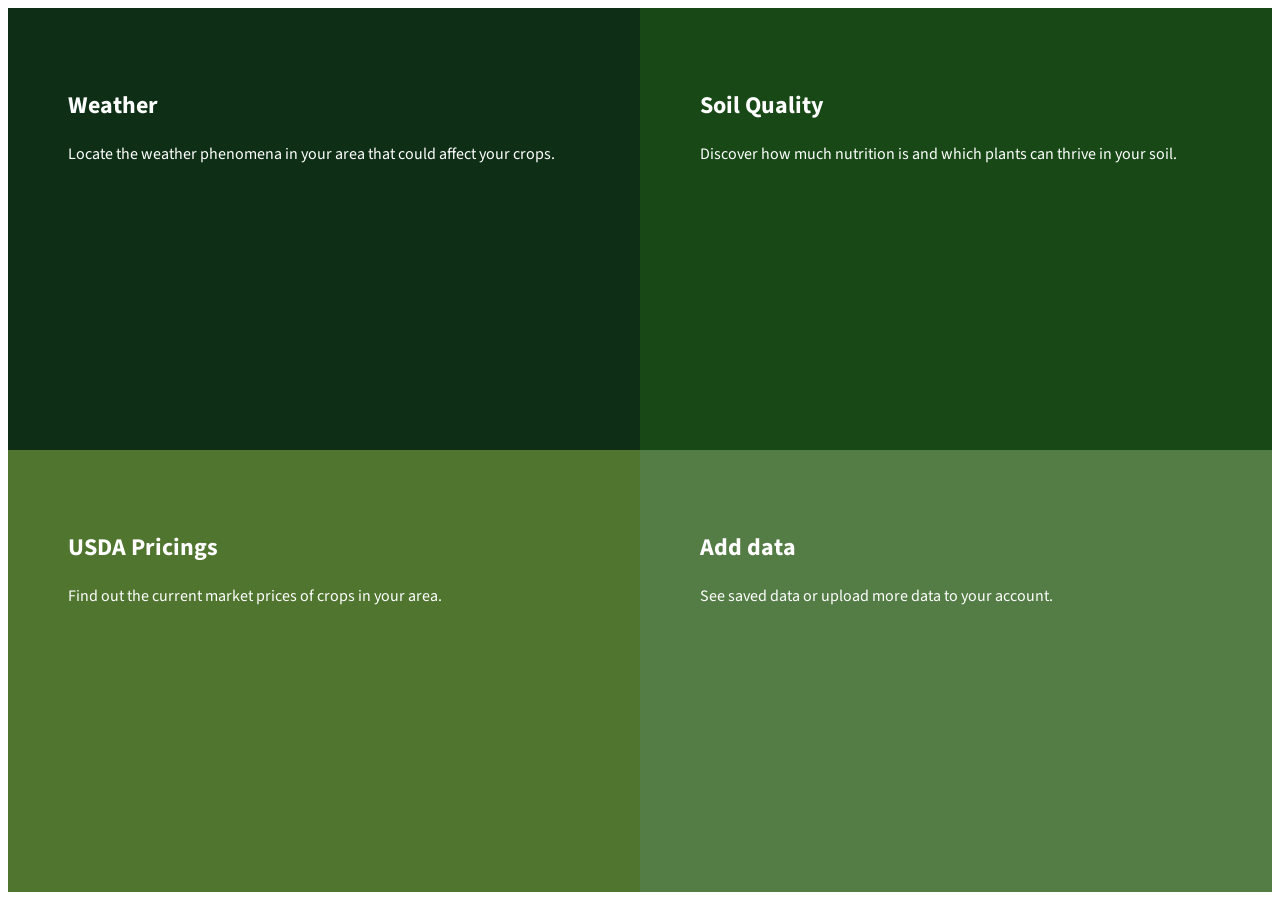
==== frontend/index.html @ 9da63af4 "added main webpage" ====
<html>

<head>
    <meta charset="UTF-8">
    <meta name="viewport" content="width=device-width, initial-scale=1.0">
    <title>AgriLife</title>
    <!--getting scripts-->
    <script src="script.js"></script>
    <link rel="stylesheet" href="styles.css">
    <link href="https://fonts.googleapis.com/css2?family=Source+Sans+Pro:wght@400;700&display=swap" rel="stylesheet">
</head>

<body onload="getView()">
    <div class="row">
        <div class="column" style="background-color:rgb(14, 47, 21);" id="top">
            <h2>Weather</h2>
            <p>Locate the weather phenomena in your area that could affect your crops.</p>
        </div>
        <div class="column" style="background-color:rgb(23,72,22);" id="top">
            <h2>Soil Quality</h2>
            <p>Discover how much nutrition is and which plants can thrive in your soil.</p>
        </div>
    </div>
    <div class="row">
        <div class="column" style="background-color:rgb(79, 117, 46);" id="bot">
            <h2>USDA Pricings</h2>
            <p>Find out the current market prices of crops in your area.</p>
        </div>
        <div class="column" style="background-color:rgb(84,124,69);" id="bot">
            <h2>Add data</h2>
            <p>See saved data or upload more data to your account.</p>
        </div>
    </div>
</body>

</html>
---- frontend/styles.css ----
div {
    color: rgb(255, 255, 255);
    font-family: 'Source Sans Pro', sans-serif;
}

* {
    box-sizing: border-box;
}

.column {
    float: left;
    padding: 60px;
}

.row:after {
    content: "";
    display: table;
    clear: both;
}

#bot {
    height: 50%;
}
#top {
    height: 50%;
}
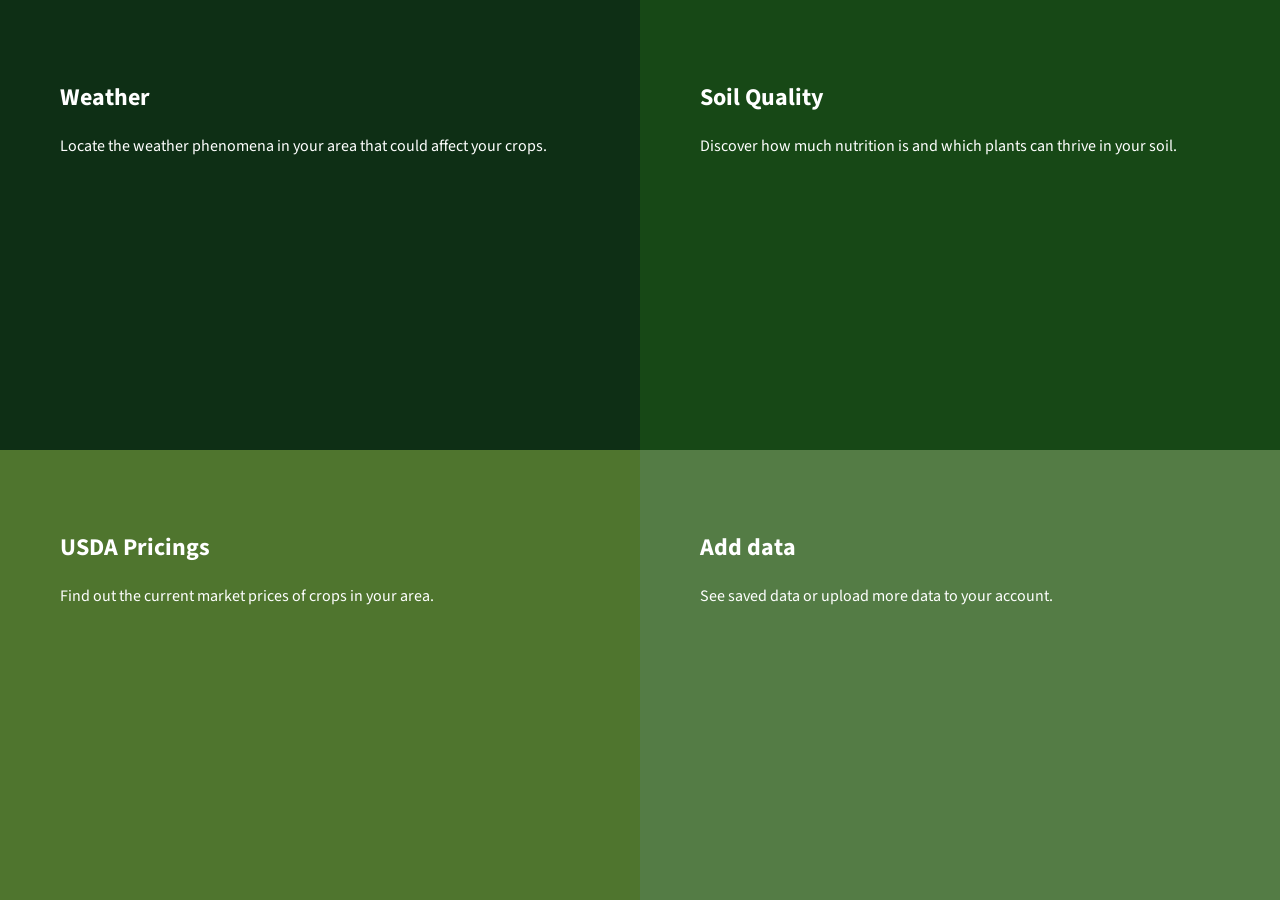
==== commit 1f77febd: "added expanding functionality to boxes" ====
--- a/frontend/index.html
+++ b/frontend/index.html
@@ -1,15 +1,13 @@
+<!DOCTYPE html>
 <html>
-
 <head>
     <meta charset="UTF-8">
     <meta name="viewport" content="width=device-width, initial-scale=1.0">
     <title>AgriLife</title>
-    <!--getting scripts-->
     <script src="script.js"></script>
     <link rel="stylesheet" href="styles.css">
     <link href="https://fonts.googleapis.com/css2?family=Source+Sans+Pro:wght@400;700&display=swap" rel="stylesheet">
 </head>
-
 <body onload="getView()">
     <div class="row">
         <div class="column" style="background-color:rgb(14, 47, 21);" id="top">
@@ -32,5 +30,4 @@
         </div>
     </div>
 </body>
-
 </html>
--- a/frontend/styles.css
+++ b/frontend/styles.css
@@ -1,3 +1,8 @@
+html, body {
+    height: 100%;
+    margin: 0;
+}
+
 div {
     color: rgb(255, 255, 255);
     font-family: 'Source Sans Pro', sans-serif;
@@ -7,9 +12,18 @@
     box-sizing: border-box;
 }
 
+.row {
+    height: 50%;
+}
+
 .column {
     float: left;
+    width: 50%;
     padding: 60px;
+    transition: 0.3s;
+    transition-delay: 0.1s;
+    cursor: pointer;
+    height: 100%;
 }
 
 .row:after {
@@ -18,9 +32,11 @@
     clear: both;
 }
 
-#bot {
-    height: 50%;
-}
-#top {
-    height: 50%;
+.column.expanded {
+    position: fixed;
+    top: 0 !important;
+    left: 0 !important;
+    width: 100% !important;
+    height: 100% !important;
+    overflow: auto;
 }
